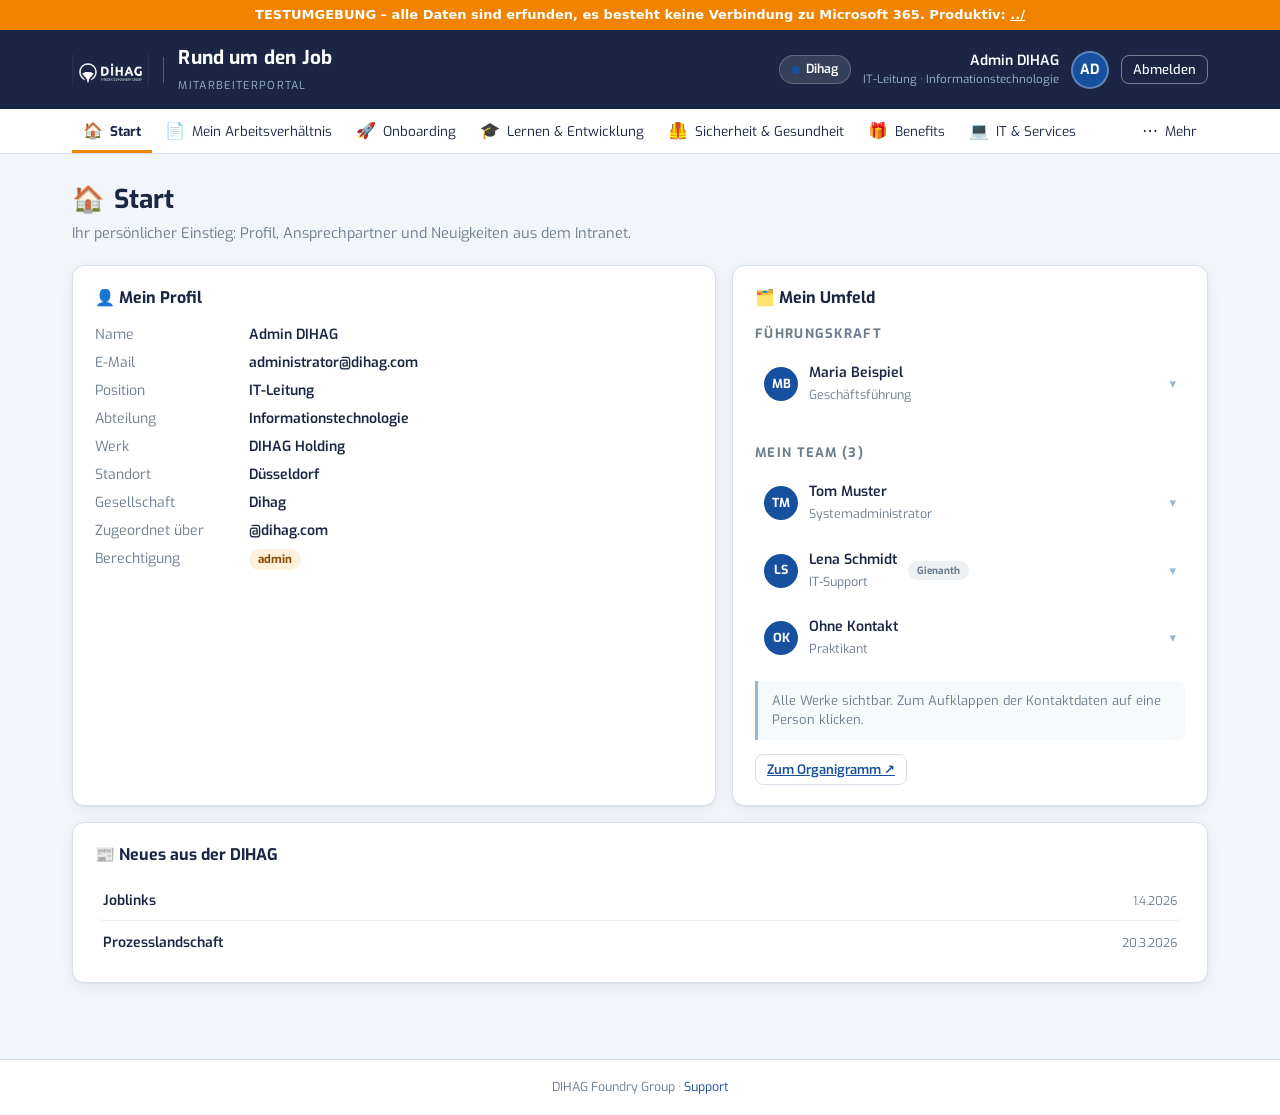
==== tests/harness.html @ bb1e5c1e "Tastaturbedienung, CI und Test-Harness im Repo 1) app.js: Personenzeile reagiert jetzt auf Enter und" ====
<!DOCTYPE html>
<html lang="de">
<head>
<meta charset="UTF-8">
<meta name="robots" content="noindex,nofollow">
<meta name="viewport" content="width=device-width, initial-scale=1.0">
<title>TEST · Rund um den Job</title>
<link rel="icon" href="../assets/dihag-logo.png">
<link href="https://fonts.googleapis.com/css2?family=Exo:wght@400;500;600;700&display=swap" rel="stylesheet">
<script>document.write('<link rel="stylesheet" href="../css/styles.css?cb=' + Date.now() + '">');</script>
</head>
<body>
<div style="background:#F08300;color:#fff;padding:6px 14px;font:600 13px/1.4 system-ui;text-align:center">TESTUMGEBUNG – alle Daten sind erfunden, es besteht keine Verbindung zu Microsoft 365. Produktiv: <a href="../" style="color:#fff;text-decoration:underline">../</a></div>
<div id="boot">
  <div class="boot-logo"><img src="../assets/dihag-logo.png" alt="DIHAG Foundry Group"></div>
  <div class="boot-sub">Rund um den Job</div>
  <div class="spinner" id="bootSpin"></div>
  <div id="bootTxt">Anmeldung läuft …</div>
  <div id="bootErr" hidden></div>
  <button class="btn" id="bootBtn" hidden>Mit Microsoft anmelden</button>
</div>
<div id="noAccess" hidden>
  <div class="box">
    <div style="font-size:52px">🔒</div><h2>Kein Zugriff</h2><p id="naMsg"></p>
    <div class="row" style="justify-content:center;margin-top:18px">
      <button class="btn" id="naReq">📧 Freigabe anfragen</button>
      <button class="btn sec" id="naOut">Abmelden</button>
    </div>
    <p class="ok" id="naSent" hidden>✓ gesendet</p><p class="err" id="naErr" hidden></p>
  </div>
</div>
<div id="app" hidden>
  <header>
    <div class="hdr-top">
      <div class="hdr-brand">
        <img src="../assets/dihag-logo.png" alt="DIHAG">
        <div class="hdr-sep"></div>
        <div class="hdr-title"><h1>Rund um den Job</h1><span>Mitarbeiterportal</span></div>
      </div>
      <div class="hdr-spacer"></div>
      <div class="hdr-user">
        <span class="ges-badge" id="gesBadge" hidden><span class="dot"></span><span id="gesName"></span></span>
        <div class="who"><b id="uName"></b><small id="uMeta"></small></div>
        <div class="avatar" id="uAvatar"></div>
        <button class="btn ghost sm" id="btnLogout">Abmelden</button>
      </div>
    </div>
    <nav class="tabs"><div class="inner" id="tabBar"></div></nav>
  </header>
  <main id="main"></main>
  <footer>DIHAG Foundry Group · <a href="#" id="lnkSupport">Support</a></footer>
</div>

<script>document.write('<scr'+'ipt src="../js/config.js?cb='+Date.now()+'"></scr'+'ipt>');</script>
<script>
/* ══ STUBS – ersetzen auth.js und graph.js ══════════════════════════ */
const TESTDB = {
  role: new URLSearchParams(location.search).get("role") || "admin",
  mail: new URLSearchParams(location.search).get("mail") || "administrator@dihag.com",
  gesellschaften: [
    ["dihag.com","Dihag","DIH",true],["shb-guss.de","Shb-guss","SHB",false],
    ["walze-coswig.de","Walze-coswig","WAL",false],["schmie-guss.de","Schmie-guss","SCH",false],
    ["meuselwitz-guss.de","Meuselwitz-guss","MEU",false],["ewa-guss.de","Ewa-guss","EWA",false],
    ["lintorfereg.de","Lintorfereg","LIN",false],["dihag-gienanth.com","Dihag-gienanth","DIH",false],
    ["dihag-zaigler.com","Dihag-zaigler","DIH",false],["dihag-hasenclever.com","Dihag-hasenclever","DIH",false],
    ["schmie-cnc.de","Schmie-cnc","SCH",false],
    // Ballast, der weg soll
    ["altfirma.de","Altfirma","ALT",false],["test.de","Test","TES",false],
    ["extern-partner.com","Extern-partner","EXT",false],["nichtmehr.de","Nichtmehr","NIC",false]
  ].map((a,i) => ({ id: "g"+i, Title: a[0], Gesellschaft: a[1], Kuerzel: a[2],
                    Farbe: "#17509E", Standard: a[3], Aktiv: true, Sortierung: (i+1)*10 })),
  reiter: [], kacheln: [],
  denyWrite: false, typ2: false, auditRecht: true, loginCalls: [], meinWerk: "DIHAG Holding",
  patches: [], managerCalls: [],
  users: [
    { id:"u1", displayName:"Erika Mustermann", userPrincipalName:"erika@dihag.com", mail:"erika@dihag.com",
      accountEnabled:true, userType:"Member", givenName:"Erika", surname:"Mustermann",
      jobTitle:"Sachbearbeiterin", department:"Einkauf", employeeId:"10042",
      businessPhones:["+49 1"], assignedLicenses:[{skuId:"sku-e3"}],
      signInActivity:{lastSignInDateTime:"2026-07-20T08:00:00Z"},
      manager:{ id:"u3", displayName:"Chef Chefin", userPrincipalName:"chef@dihag.com" } },
    { id:"u2", displayName:"Tom Muster", userPrincipalName:"tom@shb-guss.de", mail:"tom@shb-guss.de",
      accountEnabled:true, userType:"Member", jobTitle:"Former", department:"Produktion",
      employeeId:"10043", businessPhones:[], assignedLicenses:[] },
    { id:"u3", displayName:"Chef Chefin", userPrincipalName:"chef@dihag.com", mail:"chef@dihag.com",
      accountEnabled:true, userType:"Member", jobTitle:"Leitung", department:"Einkauf",
      employeeId:"10001", businessPhones:[], assignedLicenses:[] },
    { id:"u4", displayName:"Alt Konto", userPrincipalName:"alt@dihag.com", mail:"alt@dihag.com",
      accountEnabled:false, userType:"Member", department:"Ehemalige",
      employeeId:"9000", businessPhones:[], assignedLicenses:[] },
    { id:"u5", displayName:"Gast Extern", userPrincipalName:"gast@extern.com", mail:"gast@extern.com",
      accountEnabled:true, userType:"Guest", businessPhones:[], assignedLicenses:[] }
  ],
  scopes: ["User.Read","User.ReadBasic.All","User.Read.All","Sites.ReadWrite.All","Mail.Send"],
  perms: [{ id: "p1", UserEmail: "administrator@dihag.com", App: "*", Role: "admin" }]
};
function GERR(request, status, code, msg) {
  const e = new Error(msg); e.status = status; e.code = code; e.request = request;
  e.detail = request + " → HTTP " + status + " " + code + ": " + msg; return e;
}
// Test-Token mit steuerbaren Scopes (unsigniertes JWT, nur die Nutzlast zaehlt)
function mkTestToken(scopes) {
  const b64u = o => btoa(JSON.stringify(o)).replace(/\+/g,'-').replace(/\//g,'_').replace(/=/g,'');
  return b64u({alg:"none"}) + "." + b64u({
    scp: scopes.join(" "), upn: TESTDB.mail, appid: RUDJ_CONFIG.clientId,
    exp: Math.floor(Date.now()/1000) + 3600
  }) + ".sig";
}
const AUTH = {
  async signIn() { return "ok"; },
  async getToken() { return mkTestToken(TESTDB.scopes); },
  tokenInfo() {
    try {
      const p = mkTestToken(TESTDB.scopes).split(".")[1].replace(/-/g,'+').replace(/_/g,'/');
      const d = JSON.parse(atob(p + "=".repeat((4 - p.length % 4) % 4)));
      return { scopes: String(d.scp||"").split(" ").filter(Boolean), upn: d.upn,
               appId: d.appid, exp: new Date(d.exp*1000) };
    } catch { return null; }
  },
  startLogin(prompt, extra) { TESTDB.loginCalls.push({ prompt, extra: extra || [] }); },
  logout() { console.log("[stub] logout"); }
};

let _uid = 100;
const GRAPH = {
  async call(path, opts = {}) {
    const m = opts.method || "GET";
    if (path.startsWith("/me?")) return {
      displayName: "Admin DIHAG", mail: TESTDB.mail, userPrincipalName: TESTDB.mail,
      jobTitle: "IT-Leitung", department: "Informationstechnologie", officeLocation: "Düsseldorf",
      companyName: TESTDB.meinWerk
    };
    if (path.startsWith("/me/manager")) return { id:"m1", displayName:"Maria Beispiel",
      jobTitle:"Geschäftsführung", mail:"gf@dihag.com", department:"Geschäftsleitung",
      companyName:"DIHAG Holding", officeLocation:"Düsseldorf",
      mobilePhone:"+49 170 1234567", businessPhones:["+49 211 1234-0"] };
    if (path.includes("/directReports")) return { value: [
      { id:"u1", displayName:"Tom Muster", jobTitle:"Systemadministrator", mail:"tom@dihag.com",
        department:"IT", companyName:"DIHAG Holding", officeLocation:"Düsseldorf",
        businessPhones:["+49 211 1234-11"] },
      { id:"u2", displayName:"Lena Schmidt", jobTitle:"IT-Support", mail:"lena@dihag.com",
        department:"IT", companyName:"Gienanth", officeLocation:"Eisenberg", businessPhones:[] },
      { id:"u6", displayName:"Ohne Kontakt", jobTitle:"Praktikant", mail:"",
        department:"IT", companyName:"DIHAG Holding", businessPhones:[] }
    ]};
    if (path.includes("microsoft.graph.sitePage")) return { value: [
      { title: "Joblinks", webUrl: "https://dihag.sharepoint.com/SitePages/Joblinks.aspx", lastModifiedDateTime: "2026-04-01T10:00:00Z" },
      { title: "Prozesslandschaft", webUrl: "https://dihag.sharepoint.com/SitePages/Prozesslandschaft.aspx", lastModifiedDateTime: "2026-03-20T10:00:00Z" }
    ]};
    if (path.startsWith("/users?")) {
      // $filter fuer die Fuehrungskraft-Suche
      const fil = /userPrincipalName eq '([^']+)'/.exec(path);
      if (fil) {
        const t = TESTDB.users.find(u => u.userPrincipalName === fil[1]);
        return { value: t ? [{ id: t.id }] : [] };
      }
      if (path.includes("signInActivity") && !TESTDB.auditRecht) {
        throw GERR("GET " + path, 403, "Authorization_RequestDenied", "Insufficient privileges");
      }
      // $select nachbilden: nicht angeforderte Zusatzfelder liefert Graph auch nicht
      return { value: TESTDB.users.map(u => {
        const c = JSON.parse(JSON.stringify(u));
        if (!path.includes("signInActivity")) delete c.signInActivity;
        if (!path.includes("employeeLeaveDateTime")) delete c.employeeLeaveDateTime;
        if (!path.includes("$expand=manager")) delete c.manager;
        return c;
      })};
    }
    if (path === "/subscribedSkus?$select=skuId,skuPartNumber")
      return { value: [{ skuId: "sku-e3", skuPartNumber: "ENTERPRISEPACK" }] };
    if (/^\/users\/[^/]+\/memberOf/.test(path))
      return { value: [{ displayName: "Alle Mitarbeitenden" }] };
    const pu = /^\/users\/([^/?]+)$/.exec(path);
    if (pu && m === "PATCH") {
      const u = TESTDB.users.find(x => x.id === pu[1]);
      TESTDB.patches.push({ id: pu[1], body: JSON.parse(opts.body) });
      Object.assign(u, JSON.parse(opts.body));
      return null;
    }
    const pm = /^\/users\/([^/]+)\/manager\/\$ref$/.exec(path);
    if (pm) {
      TESTDB.managerCalls.push({ id: pm[1], method: m, body: opts.body ? JSON.parse(opts.body) : null });
      return null;
    }
    if (path === "/me/sendMail") return null;
    if (path.startsWith("/sites/") && !path.includes("/lists") && !path.includes("/pages"))
      return { id: "site-1", webUrl: "https://dihag.sharepoint.com/sites/IT" };
    if (path.startsWith("/sites/site-1/lists?")) return { value: [{name:"Dokumente"},{name:"ZAPP"}] };
    const cm = path.match(/^\/sites\/site-1\/lists\/([^/?]+)\/columns/);
    if (cm) {
      const nm = decodeURIComponent(cm[1]);
      const key = Object.entries(RUDJ_CONFIG.lists).find(([k,v]) => v === nm)?.[0];
      let cols = (SEED.EXPECTED[key] || []).map(n => ({ name: n, displayName: n }));
      if (TESTDB.typ2 && key === "kacheln") {                   // SharePoint: Typ -> Typ2
        cols = cols.map(c => c.name === "Typ" ? { name: "Typ2", displayName: "Typ" } : c);
      }
      if (TESTDB.colTypo && key === "reiter") {                 // Tippfehler beim Anlegen
        cols = cols.filter(c => c.name !== "MinRolle")
                   .map(c => c.name === "Domains" ? { name: "Domaenen", displayName: "Domaenen" } : c);
      }
      return { value: cols };
    }
    if (path === "/sites/site-1/lists") {
      if (m === "POST") {
        if (TESTDB.denyWrite) throw GERR("POST /sites/site-1/lists", 403, "accessDenied", "Access denied");
        return { id: "probe-1", displayName: "RUDJ_Schreibtest" };
      }
    }
    const lm = path.match(/^\/sites\/site-1\/lists\/([^/?]+)$/);
    if (lm) {
      const nm = decodeURIComponent(lm[1]);
      if (m === "DELETE") { TESTDB.probeDeleted = true; return null; }
      if (nm === "probe-1") return { id: "probe-1" };
      if (nm === "RUDJ_Schreibtest") throw GERR("GET " + path, 404, "itemNotFound", "not found");
      const known = { [RUDJ_CONFIG.lists.gesellschaften]: TESTDB.gesellschaften,
                      [RUDJ_CONFIG.lists.reiter]: TESTDB.reiter,
                      [RUDJ_CONFIG.lists.kacheln]: TESTDB.kacheln };
      if (nm in known) {
        if (TESTDB.listsMissing) throw GERR("GET " + path, 404, "itemNotFound", "The specified list was not found");
        return { id: nm };
      }
      throw GERR("GET " + path, 404, "itemNotFound", "not found");
    }
    throw new Error("stub: unbekannter Pfad " + m + " " + path);
  },
  async callAll(path) { return (await GRAPH.call(path)).value || []; },
  async siteId() { return "site-1"; },
  async listId(s, n) { return n; },
  async listItems(site, name) {
    if (name === RUDJ_CONFIG.lists.gesellschaften) return TESTDB.gesellschaften;
    if (name === RUDJ_CONFIG.lists.reiter)         return TESTDB.reiter;
    if (name === RUDJ_CONFIG.lists.kacheln)        return TESTDB.kacheln;
    if (name === RUDJ_CONFIG.permList)             return TESTDB.perms;
    return null;
  },
  async addItem(site, name, f) {
    const row = { id: "x" + (++_uid), ...f };
    if (TESTDB.typ2 && name === RUDJ_CONFIG.lists.kacheln && "Typ" in row) {
      row.Typ2 = row.Typ; delete row.Typ;    // wie SharePoint es real speichert
    }
    const t = { [RUDJ_CONFIG.lists.gesellschaften]: "gesellschaften",
                [RUDJ_CONFIG.lists.reiter]: "reiter",
                [RUDJ_CONFIG.lists.kacheln]: "kacheln",
                [RUDJ_CONFIG.permList]: "perms" }[name];
    TESTDB[t].push(row); return row;
  },
  async updateItem(site, name, id, f) {
    const t = { [RUDJ_CONFIG.lists.gesellschaften]: "gesellschaften",
                [RUDJ_CONFIG.lists.reiter]: "reiter",
                [RUDJ_CONFIG.lists.kacheln]: "kacheln" }[name];
    Object.assign(TESTDB[t].find(r => r.id === id), f); return f;
  },
  async deleteItem(site, name, id) {
    const t = { [RUDJ_CONFIG.lists.gesellschaften]: "gesellschaften",
                [RUDJ_CONFIG.lists.reiter]: "reiter",
                [RUDJ_CONFIG.lists.kacheln]: "kacheln",
                [RUDJ_CONFIG.permList]: "perms" }[name];
    TESTDB[t] = TESTDB[t].filter(r => r.id !== id);
  },
  // Bildet die echte Zuordnungslogik aus graph.js nach (dort per Node-Test geprueft)
  async fieldMap(site, name, expected, force) {
    const key = Object.entries(RUDJ_CONFIG.lists).find(([k,v]) => v === name)?.[0];
    const cols = (await GRAPH.call(`/sites/site-1/lists/${encodeURIComponent(name)}/columns`)).value;
    const exact = new Set(cols.map(c => c.name));
    const map = {};
    for (const e of expected) {
      if (exact.has(e)) { map[e] = e; continue; }
      const suf = cols.find(c => new RegExp("^" + e + "\d+$").test(c.name));
      if (suf) { map[e] = suf.name; continue; }
      const dsp = cols.find(c => (c.displayName||"").toLowerCase() === e.toLowerCase());
      if (dsp) { map[e] = dsp.name; continue; }
    }
    return map;
  },
  clearColumnCache() {},
  async ensureList(site, name, cols) {
    if (TESTDB.denyWrite) throw GERR("POST /sites/site-1/lists", 403, "accessDenied", "Access denied");
    return "ok";
  },
  colText: (n, m = 255) => ({ name: n, text: { maxLength: m } }),
  colNote: n => ({ name: n, text: { allowMultipleLines: true } }),
  colNum:  n => ({ name: n, number: {} }),
  colBool: n => ({ name: n, boolean: {} }),
  colDate: n => ({ name: n, dateTime: { format: "dateOnly" } })
};
// Rolle im Test erzwingen
RUDJ_CONFIG.hauptAdmins = TESTDB.role === "admin" ? [TESTDB.mail] : [];
</script>
<script>
/* Cache-Buster: der Test soll immer die Dateien von der Platte laden,
   nicht eine aeltere Version aus dem Browser-Cache. document.write haelt
   die Ausfuehrungsreihenfolge ein. */
["../js/data.js", "../js/seed.js", "../js/impexp.js", "../js/settings.js", "../js/app.js"].forEach(src =>
  document.write('<scr' + 'ipt src="' + src + '?cb=' + Date.now() + '"></scr' + 'ipt>'));
</script>
<script>
// Downloads abfangen: Inhalt in TESTDB.downloads sammeln
TESTDB.downloads = [];
const _createEl = document.createElement.bind(document);
document.createElement = function (tag) {
  const el = _createEl(tag);
  if (String(tag).toLowerCase() === "a") {
    el.click = function () { TESTDB.downloads.push({ name: el.download, href: el.href }); };
  }
  return el;
};
const _blobText = new Map();
const _origBlob = window.Blob;
window.Blob = function (parts, opts) {
  const b = new _origBlob(parts, opts);
  _blobText.set(b, parts.join(""));
  return b;
};
const _createURL = URL.createObjectURL.bind(URL);
URL.createObjectURL = function (b) {
  const u = "blob:test-" + (TESTDB.downloads.length + 1);
  TESTDB.lastBlobText = _blobText.get(b) ?? "";
  return u;
};
URL.revokeObjectURL = function () {};

// Startinhalte vorbelegen (ausser ?empty=1)
if (!new URLSearchParams(location.search).get("empty")) {
  SEED.REITER.forEach((r, i)  => TESTDB.reiter.push({ id: "r" + i, ...r }));
  SEED.KACHELN.forEach((k, i) => TESTDB.kacheln.push({ id: "k" + i, ...k }));
}
// Rolle überschreiben, nachdem DATA existiert
if (TESTDB.role !== "admin") {
  const orig = DATA.loadUser;
  DATA.loadUser = async function () { const c = await orig(); DATA.ctx.role = TESTDB.role; return c; };
}
</script>
</body>
</html>
---- css/styles.css ----
/* ══════════════════════════════════════════════════════════════════
   „Rund um den Job“ – DIHAG Foundry Group Corporate Design
   Azurblau #17509E · Navy #1A2644 · Anthrazit #424241
   Lichtblau #99B7CD · Orange #F08300 · Schrift: Exo
   ══════════════════════════════════════════════════════════════════ */

:root {
  --azur:      #17509E;
  --navy:      #1A2644;
  --anthrazit: #424241;
  --lichtblau: #99B7CD;
  --orange:    #F08300;

  --azur-dark: #113f7c;
  --bg:        #f2f5f9;
  --card:      #ffffff;
  --text:      var(--anthrazit);
  --muted:     #6d7d8e;
  --border:    #d7e0ea;
  --border-2:  #eaeff5;
  --green:     #1e7e34;
  --green-bg:  #e6f4ea;
  --red:       #b02a37;
  --red-bg:    #fdecea;
  --radius:    12px;
  --shadow:    0 1px 2px rgba(26,38,68,.06), 0 4px 16px rgba(26,38,68,.06);
  --shadow-h:  0 2px 6px rgba(26,38,68,.10), 0 12px 28px rgba(26,38,68,.13);
  --maxw:      1180px;
}

* { box-sizing: border-box; }

html, body { height: 100%; }

body {
  margin: 0;
  font-family: "Exo", "Segoe UI", system-ui, -apple-system, sans-serif;
  background: var(--bg);
  color: var(--text);
  font-size: 15px;
  line-height: 1.5;
  -webkit-font-smoothing: antialiased;
}

a { color: var(--azur); }

[hidden] { display: none !important; }

/* ── Boot / Anmeldung ─────────────────────────────────────────────── */

#boot {
  position: fixed; inset: 0; z-index: 9999;
  background: linear-gradient(160deg, var(--navy) 0%, #10182b 100%);
  display: flex; flex-direction: column;
  align-items: center; justify-content: center; gap: 18px;
  color: #fff; text-align: center; padding: 24px;
}
#boot .boot-logo {
  background: #fff; border-radius: 14px; padding: 20px 34px;
  box-shadow: 0 8px 40px rgba(0,0,0,.35);
}
#boot .boot-logo img { display: block; height: 46px; }
#boot .boot-sub {
  font-size: 13px; letter-spacing: .14em; text-transform: uppercase;
  color: var(--lichtblau);
}
#boot .spinner {
  width: 30px; height: 30px; border-radius: 50%;
  border: 3px solid rgba(255,255,255,.18); border-top-color: var(--orange);
  animation: spin .8s linear infinite;
}
@keyframes spin { to { transform: rotate(360deg); } }
#bootTxt { font-size: 14px; color: rgba(255,255,255,.8); }
#bootErr {
  max-width: 460px; font-size: 14px; color: #ffd7d2;
  background: rgba(176,42,55,.25); border: 1px solid rgba(255,255,255,.18);
  border-radius: 10px; padding: 12px 16px;
}

/* ── Kein Zugriff ─────────────────────────────────────────────────── */

#noAccess {
  position: fixed; inset: 0; z-index: 9998;
  background: linear-gradient(160deg, var(--navy) 0%, #10182b 100%);
  display: flex; align-items: center; justify-content: center; padding: 24px;
}
#noAccess .box {
  max-width: 460px; text-align: center; padding: 40px 36px;
  background: #fff; border-radius: 16px; box-shadow: 0 20px 60px rgba(0,0,0,.4);
}
#noAccess h2 { margin: 12px 0 8px; font-size: 22px; color: var(--navy); }
#noAccess p { color: var(--muted); font-size: 14px; }

/* ── Kopfbereich ──────────────────────────────────────────────────── */

header { background: var(--navy); color: #fff; }

.hdr-top {
  max-width: var(--maxw); margin: 0 auto;
  padding: 14px 22px; display: flex; align-items: center; gap: 18px;
}
.hdr-brand { display: flex; align-items: center; gap: 14px; min-width: 0; }
.hdr-brand img {
  height: 34px; display: block;
  filter: brightness(0) invert(1);   /* dunkles Logo → weiß auf Navy */
}
.hdr-sep { width: 1px; height: 26px; background: rgba(255,255,255,.25); }
.hdr-title { min-width: 0; }
.hdr-title h1 { margin: 0; font-size: 19px; font-weight: 700; letter-spacing: .01em; }
.hdr-title span {
  font-size: 11px; letter-spacing: .12em; text-transform: uppercase;
  color: var(--lichtblau);
}
.hdr-spacer { flex: 1; }

.hdr-user { display: flex; align-items: center; gap: 12px; }
.hdr-user .who { text-align: right; line-height: 1.25; }
.hdr-user .who b { display: block; font-size: 14px; font-weight: 600; }
.hdr-user .who small { font-size: 11.5px; color: var(--lichtblau); }
.avatar {
  width: 38px; height: 38px; border-radius: 50%; flex: none;
  background: var(--azur); color: #fff; font-weight: 700; font-size: 14px;
  display: flex; align-items: center; justify-content: center;
  overflow: hidden; border: 2px solid rgba(255,255,255,.3);
}
.avatar img { width: 100%; height: 100%; object-fit: cover; }

.ges-badge {
  display: inline-flex; align-items: center; gap: 6px;
  background: rgba(255,255,255,.12); border: 1px solid rgba(255,255,255,.22);
  border-radius: 999px; padding: 4px 12px; font-size: 12.5px; font-weight: 600;
}
.ges-badge .dot { width: 8px; height: 8px; border-radius: 50%; background: var(--orange); }

/* ── Reiter-Navigation ──────────────────────────────────────────────
   Wie die SharePoint-Websitenavigation: heller Streifen unter dem
   Kopfbereich, aktiver Punkt mit Unterstrich. Kein Scrollbalken – was
   nicht in die Breite passt, wandert hinter „⋯ Mehr“ (siehe layoutTabs
   in js/app.js).                                                      */

nav.tabs { background: #fff; border-bottom: 1px solid var(--border); }
nav.tabs .inner {
  max-width: var(--maxw); margin: 0 auto; padding: 0 22px;
  display: flex; align-items: stretch; gap: 2px;
  overflow: hidden;            /* nie scrollen – Überzähliges wird ausgeblendet */
}
nav.tabs button {
  appearance: none; background: transparent; border: 0; cursor: pointer;
  color: var(--navy); font-family: inherit; font-size: 13.5px;
  padding: 13px 11px 10px; white-space: nowrap;
  border-bottom: 3px solid transparent; display: flex; align-items: center; gap: 7px;
  transition: background .12s, border-color .12s;
}
nav.tabs button:hover { background: #eef3f9; }
nav.tabs button.active { font-weight: 700; border-bottom-color: var(--orange); }
nav.tabs button .ico { font-size: 16px; line-height: 1; }
nav.tabs button[hidden] { display: none !important; }

/* „⋯ Mehr“ mit Ausklappmenü */
.tab-more { position: relative; display: flex; margin-left: auto; }
.tab-more > button { color: var(--muted); }
.tab-more > button.active { color: var(--navy); }
.tab-menu {
  position: absolute; top: 100%; right: 0; z-index: 300;
  background: #fff; border: 1px solid var(--border); border-top: 0;
  border-radius: 0 0 10px 10px; box-shadow: var(--shadow-h);
  min-width: 250px; padding: 6px; display: flex; flex-direction: column;
}
.tab-menu button {
  width: 100%; justify-content: flex-start; border-bottom: 0;
  border-radius: 7px; padding: 9px 12px; font-size: 14px;
}
.tab-menu button:hover { background: #eef3f9; }
.tab-menu button.active { font-weight: 700; background: #eaf1fa; }

/* ── Inhalt ───────────────────────────────────────────────────────── */

main { max-width: var(--maxw); margin: 0 auto; padding: 26px 22px 60px; }

.view { display: none; }
.view.active { display: block; animation: fade .18s ease-out; }
@keyframes fade { from { opacity: 0; transform: translateY(4px); } to { opacity: 1; transform: none; } }

.page-head { margin-bottom: 20px; }
.page-head h2 {
  margin: 0 0 4px; font-size: 26px; font-weight: 700; color: var(--navy);
  display: flex; align-items: center; gap: 10px;
}
.page-head p { margin: 0; color: var(--muted); font-size: 14.5px; max-width: 780px; }

h3.section {
  font-size: 13px; letter-spacing: .1em; text-transform: uppercase;
  color: var(--muted); font-weight: 700; margin: 30px 0 12px;
}
h3.section:first-child { margin-top: 0; }

/* ── Kacheln ──────────────────────────────────────────────────────── */

.tiles {
  display: grid; gap: 14px;
  grid-template-columns: repeat(auto-fill, minmax(268px, 1fr));
}
.tile {
  position: relative; display: flex; gap: 14px; align-items: flex-start;
  background: var(--card); border: 1px solid var(--border);
  border-radius: var(--radius); padding: 16px 18px;
  box-shadow: var(--shadow); text-decoration: none; color: inherit;
  transition: transform .13s, box-shadow .13s, border-color .13s;
}
a.tile:hover {
  transform: translateY(-2px); box-shadow: var(--shadow-h);
  border-color: var(--lichtblau);
}
.tile .ti {
  width: 42px; height: 42px; flex: none; border-radius: 10px;
  background: #eaf1fa; color: var(--azur);
  display: flex; align-items: center; justify-content: center; font-size: 21px;
}
.tile .tb { min-width: 0; flex: 1; }
.tile .tb b {
  display: block; font-size: 15px; font-weight: 600; color: var(--navy);
  margin-bottom: 3px;
}
.tile .tb p { margin: 0; font-size: 13.5px; color: var(--muted); }
.tile .arrow { color: var(--lichtblau); font-size: 16px; align-self: center; }
a.tile:hover .arrow { color: var(--orange); }

.badge {
  position: absolute; top: -8px; right: 12px;
  background: var(--orange); color: #fff; font-size: 10.5px; font-weight: 700;
  letter-spacing: .06em; text-transform: uppercase;
  padding: 2px 8px; border-radius: 999px;
}

/* Textkachel (Typ = text) */
.tile.text-tile { display: block; }
.tile.text-tile .tb b { font-size: 16px; margin-bottom: 8px; }
.tile.text-tile .body { font-size: 14px; color: var(--text); white-space: pre-wrap; }
.card-wide { grid-column: 1 / -1; }

/* ── Karten / Panels ──────────────────────────────────────────────── */

.card {
  background: var(--card); border: 1px solid var(--border);
  border-radius: var(--radius); padding: 20px 22px;
  box-shadow: var(--shadow); margin-bottom: 16px;
}
.card > h4 {
  margin: 0 0 14px; font-size: 16px; color: var(--navy);
  display: flex; align-items: center; gap: 8px;
}

.empty {
  text-align: center; padding: 48px 24px; color: var(--muted);
  background: var(--card); border: 1px dashed var(--border);
  border-radius: var(--radius);
}
.empty .big { font-size: 42px; margin-bottom: 10px; }

.hint {
  font-size: 13px; color: var(--muted);
  background: #f7fafd; border-left: 3px solid var(--lichtblau);
  padding: 10px 14px; border-radius: 0 8px 8px 0; margin: 0 0 14px;
}
.warn {
  font-size: 13.5px; color: #7a4a00;
  background: #fdf4e6; border-left: 3px solid var(--orange);
  padding: 12px 16px; border-radius: 0 8px 8px 0; margin: 0 0 16px;
}
.err {
  font-size: 13.5px; color: var(--red);
  background: var(--red-bg); border-left: 3px solid var(--red);
  padding: 12px 16px; border-radius: 0 8px 8px 0; margin: 0 0 16px;
}
.ok {
  font-size: 13.5px; color: var(--green);
  background: var(--green-bg); border-left: 3px solid var(--green);
  padding: 12px 16px; border-radius: 0 8px 8px 0; margin: 0 0 16px;
}

/* ── Start: Profil + Intranet ─────────────────────────────────────── */

.split { display: grid; gap: 16px; grid-template-columns: 1.15fr .85fr; }
@media (max-width: 880px) { .split { grid-template-columns: 1fr; } }

.kv { display: grid; grid-template-columns: 140px 1fr; gap: 7px 14px; font-size: 14px; }
.kv dt { color: var(--muted); }
.kv dd { margin: 0; font-weight: 600; color: var(--navy); }

.people { display: flex; flex-direction: column; gap: 10px; }
.person {
  display: flex; align-items: center; gap: 11px; text-decoration: none;
  color: inherit; padding: 7px 9px; border-radius: 9px; cursor: pointer;
}
.person:hover { background: #f2f6fb; }
.person:focus-visible { outline: 2px solid var(--azur); outline-offset: 1px; }
.person .chev {
  margin-left: auto; color: var(--lichtblau); font-size: 13px;
  transition: transform .15s;
}
.person.open { background: #eaf1fa; }
.person.open .chev { transform: rotate(180deg); color: var(--azur); }

/* Kontaktdaten, erst nach Klick sichtbar */
.person-det {
  margin: 2px 0 8px 45px; padding: 10px 14px;
  background: #f7fafd; border: 1px solid var(--border);
  border-radius: 9px;
}
.person-det .kv { grid-template-columns: 90px 1fr; gap: 5px 12px; font-size: 13.5px; }
.person-det .kv dd { font-weight: 500; }
.person .avatar { width: 34px; height: 34px; font-size: 12.5px; border: 0; }
.person .pn { min-width: 0; }
.person .pn b { display: block; font-size: 14px; font-weight: 600; color: var(--navy); }
.person .pn small { color: var(--muted); font-size: 12.5px; }

.news { display: flex; flex-direction: column; gap: 2px; }
.news a {
  display: flex; gap: 11px; align-items: baseline; padding: 9px 8px;
  border-radius: 9px; text-decoration: none; color: inherit;
  border-bottom: 1px solid var(--border-2);
}
.news a:last-child { border-bottom: 0; }
.news a:hover { background: #f2f6fb; }
.news .nt { font-size: 14px; font-weight: 600; color: var(--navy); flex: 1; }
.news .nd { font-size: 12px; color: var(--muted); white-space: nowrap; }

/* ── Buttons / Formulare ──────────────────────────────────────────── */

.btn {
  appearance: none; font-family: inherit; font-size: 14px; font-weight: 600;
  border-radius: 8px; padding: 8px 16px; cursor: pointer; border: 1px solid transparent;
  background: var(--azur); color: #fff; transition: background .12s, box-shadow .12s;
}
.btn:hover { background: var(--azur-dark); }
.btn:disabled { opacity: .55; cursor: not-allowed; }
.btn.sec { background: #fff; color: var(--azur); border-color: var(--border); }
.btn.sec:hover { background: #f2f6fb; }
.btn.warn-btn { background: var(--orange); }
.btn.warn-btn:hover { background: #cf7100; }
.btn.danger { background: #fff; color: var(--red); border-color: #f0c8cc; }
.btn.danger:hover { background: var(--red-bg); }
.btn.sm { font-size: 13px; padding: 5px 11px; }
.btn.ghost {
  background: transparent; color: #fff; border-color: rgba(255,255,255,.4);
  font-weight: 500;
}
.btn.ghost:hover { background: rgba(255,255,255,.15); }

.row { display: flex; gap: 9px; flex-wrap: wrap; align-items: center; }
.row.end { justify-content: flex-end; }

label.f { display: block; font-size: 13px; color: var(--muted); margin-bottom: 4px; font-weight: 600; }

input[type=text], input[type=number], input[type=date], input[type=url], select, textarea {
  width: 100%; font-family: inherit; font-size: 14px; color: var(--text);
  padding: 8px 11px; border: 1px solid var(--border); border-radius: 8px;
  background: #fff;
}
input:focus, select:focus, textarea:focus {
  outline: none; border-color: var(--azur); box-shadow: 0 0 0 3px rgba(23,80,158,.12);
}
textarea { min-height: 80px; resize: vertical; }

.grid2 { display: grid; grid-template-columns: 1fr 1fr; gap: 12px; }
.grid3 { display: grid; grid-template-columns: 1fr 1fr 1fr; gap: 12px; }
.grid2 .span2, .grid3 .span3 { grid-column: 1 / -1; }
@media (max-width: 700px) { .grid2, .grid3 { grid-template-columns: 1fr; } }

.chk { display: flex; align-items: center; gap: 8px; font-size: 14px; }
.chk input { width: auto; }

/* ── Tabellen (Einstellungen) ─────────────────────────────────────── */

.tbl-wrap { overflow-x: auto; }
table.tbl { width: 100%; border-collapse: collapse; font-size: 13.5px; }
table.tbl th {
  text-align: left; font-size: 11.5px; letter-spacing: .07em; text-transform: uppercase;
  color: var(--muted); font-weight: 700; padding: 8px 10px;
  border-bottom: 2px solid var(--border);
  white-space: nowrap;
}
table.tbl td { padding: 9px 10px; border-bottom: 1px solid var(--border-2); vertical-align: middle; }
table.tbl tr:hover td { background: #f7fafd; }
table.tbl td.actions { white-space: nowrap; text-align: right; }
table.tbl .off { opacity: .45; }

.pill {
  display: inline-block; font-size: 11.5px; font-weight: 700; padding: 2px 9px;
  border-radius: 999px; background: #eaf1fa; color: var(--azur);
}
.pill.gray  { background: #eef1f4; color: var(--muted); }
.pill.orange{ background: #fdf0dd; color: #8a4c00; }
.pill.green { background: var(--green-bg); color: var(--green); }
.pill.navy  { background: #e3e7ef; color: var(--navy); }

/* ── Einstellungen: Unterreiter ───────────────────────────────────── */

.subnav { display: flex; gap: 4px; flex-wrap: wrap; margin-bottom: 18px; }
.subnav button {
  appearance: none; font-family: inherit; font-size: 13.5px; cursor: pointer;
  background: #fff; border: 1px solid var(--border); color: var(--muted);
  padding: 7px 14px; border-radius: 999px; font-weight: 600;
}
.subnav button:hover { border-color: var(--lichtblau); color: var(--azur); }
.subnav button.active { background: var(--navy); border-color: var(--navy); color: #fff; }

/* ── Modal ────────────────────────────────────────────────────────── */

.modal-bg {
  position: fixed; inset: 0; z-index: 500; background: rgba(26,38,68,.55);
  display: flex; align-items: flex-start; justify-content: center;
  padding: 40px 18px; overflow-y: auto;
}
.modal {
  background: #fff; border-radius: 14px; width: 100%; max-width: 660px;
  box-shadow: 0 24px 70px rgba(0,0,0,.35); overflow: hidden;
}
.modal .mh {
  padding: 16px 22px; border-bottom: 1px solid var(--border);
  display: flex; align-items: center; justify-content: space-between;
  background: var(--navy); color: #fff;
}
.modal .mh h4 { margin: 0; font-size: 17px; }
.modal .mh .x {
  appearance: none; background: transparent; border: 0; color: #fff;
  font-size: 22px; line-height: 1; cursor: pointer; padding: 0 4px;
}
.modal .mb { padding: 20px 22px; }
.modal .mf {
  padding: 14px 22px; border-top: 1px solid var(--border);
  display: flex; justify-content: flex-end; gap: 9px; background: #f7fafd;
}

/* ── Fußzeile ─────────────────────────────────────────────────────── */

footer {
  border-top: 1px solid var(--border); background: #fff;
  padding: 18px 22px; text-align: center; font-size: 12.5px; color: var(--muted);
}
footer a { color: var(--azur); text-decoration: none; }
footer a:hover { text-decoration: underline; }

/* ── Toast ────────────────────────────────────────────────────────── */

#toast {
  position: fixed; bottom: 24px; left: 50%; transform: translateX(-50%);
  background: var(--navy); color: #fff; padding: 11px 20px; border-radius: 999px;
  font-size: 14px; box-shadow: 0 10px 30px rgba(0,0,0,.3); z-index: 900;
}
#toast.err-t { background: var(--red); }

@media (max-width: 640px) {
  .hdr-top { flex-wrap: wrap; gap: 10px; padding: 12px 16px; }
  .hdr-user .who { display: none; }
  main { padding: 20px 16px 48px; }
  .page-head h2 { font-size: 22px; }
}

@media print {
  header, nav.tabs, footer, .btn { display: none !important; }
}
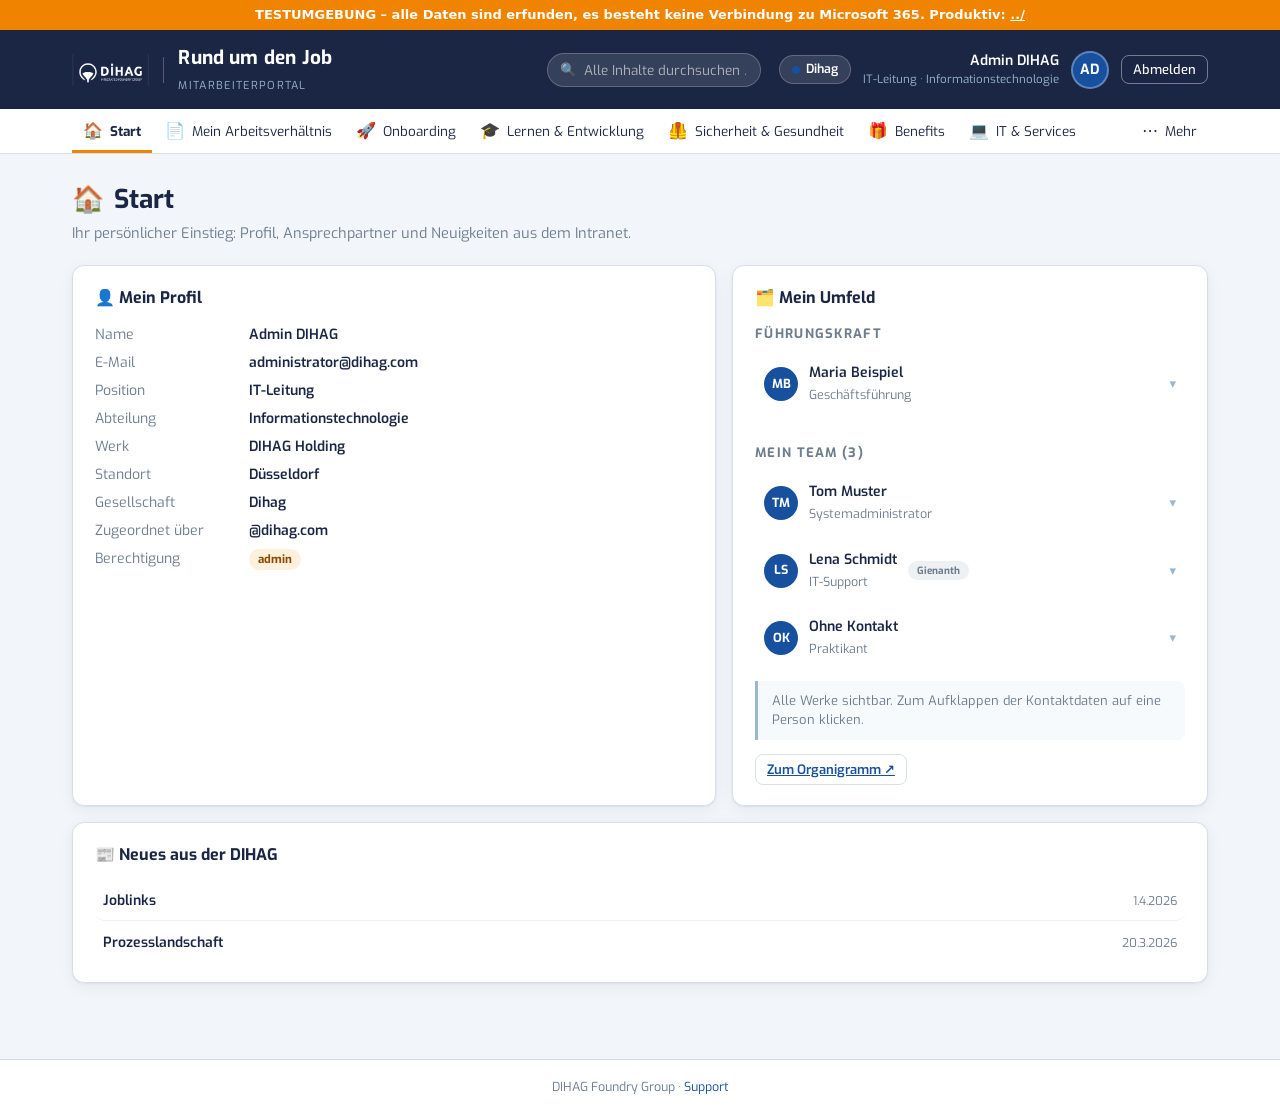
==== commit 15957d0d: "Suche über alle Kacheln Suchfeld im Kopfbereich, ab zwei Zeichen, entprellt. Durchsucht Titel, Besch" ====
--- a/tests/harness.html
+++ b/tests/harness.html
@@ -38,6 +38,7 @@
         <div class="hdr-title"><h1>Rund um den Job</h1><span>Mitarbeiterportal</span></div>
       </div>
       <div class="hdr-spacer"></div>
+      <div class="hdr-search"><span class="ic">&#128269;</span><input type="search" id="suche" placeholder="Alle Inhalte durchsuchen &#8230;"><button class="x" id="sucheX" hidden>&times;</button></div>
       <div class="hdr-user">
         <span class="ges-badge" id="gesBadge" hidden><span class="dot"></span><span id="gesName"></span></span>
         <div class="who"><b id="uName"></b><small id="uMeta"></small></div>
@@ -290,7 +291,10 @@
 /* Cache-Buster: der Test soll immer die Dateien von der Platte laden,
    nicht eine aeltere Version aus dem Browser-Cache. document.write haelt
    die Ausfuehrungsreihenfolge ein. */
-["../js/data.js", "../js/seed.js", "../js/impexp.js", "../js/settings.js", "../js/app.js"].forEach(src =>
+["../js/data.js", "../js/seed.js", "../js/settings.js",
+ "../js/set-gesellschaften.js", "../js/set-reiter.js", "../js/set-kacheln.js",
+ "../js/set-rechte.js", "../js/set-diagnose.js",
+ "../js/impexp.js", "../js/app.js"].forEach(src =>
   document.write('<scr' + 'ipt src="' + src + '?cb=' + Date.now() + '"></scr' + 'ipt>'));
 </script>
 <script>
--- a/css/styles.css
+++ b/css/styles.css
@@ -113,6 +113,37 @@
 }
 .hdr-spacer { flex: 1; }
 
+/* Suche im Kopfbereich */
+.hdr-search {
+  position: relative; display: flex; align-items: center;
+  background: rgba(255,255,255,.12); border: 1px solid rgba(255,255,255,.22);
+  border-radius: 999px; padding: 0 6px 0 12px; min-width: 210px; max-width: 300px;
+  transition: background .12s, border-color .12s;
+}
+.hdr-search:focus-within { background: rgba(255,255,255,.2); border-color: rgba(255,255,255,.5); }
+.hdr-search .ic { font-size: 13px; opacity: .8; }
+.hdr-search input {
+  flex: 1; min-width: 0; background: transparent; border: 0; outline: none;
+  color: #fff; font-family: inherit; font-size: 13.5px; padding: 7px 8px;
+}
+.hdr-search input::placeholder { color: rgba(255,255,255,.6); }
+.hdr-search input::-webkit-search-cancel-button { display: none; }
+.hdr-search .x {
+  appearance: none; background: transparent; border: 0; color: rgba(255,255,255,.75);
+  font-size: 19px; line-height: 1; cursor: pointer; padding: 0 5px;
+}
+.hdr-search .x:hover { color: #fff; }
+
+/* Treffer der Suche */
+.treffer-reiter {
+  display: inline-block; font-size: 11.5px; font-weight: 700; color: var(--azur);
+  background: #eaf1fa; border-radius: 999px; padding: 2px 9px; margin-bottom: 6px;
+}
+mark.hit { background: #fdf0dd; color: inherit; padding: 0 1px; border-radius: 3px; }
+
+@media (max-width: 900px) { .hdr-search { min-width: 150px; } }
+@media (max-width: 640px) { .hdr-search { order: 3; min-width: 0; width: 100%; max-width: none; } }
+
 .hdr-user { display: flex; align-items: center; gap: 12px; }
 .hdr-user .who { text-align: right; line-height: 1.25; }
 .hdr-user .who b { display: block; font-size: 14px; font-weight: 600; }
